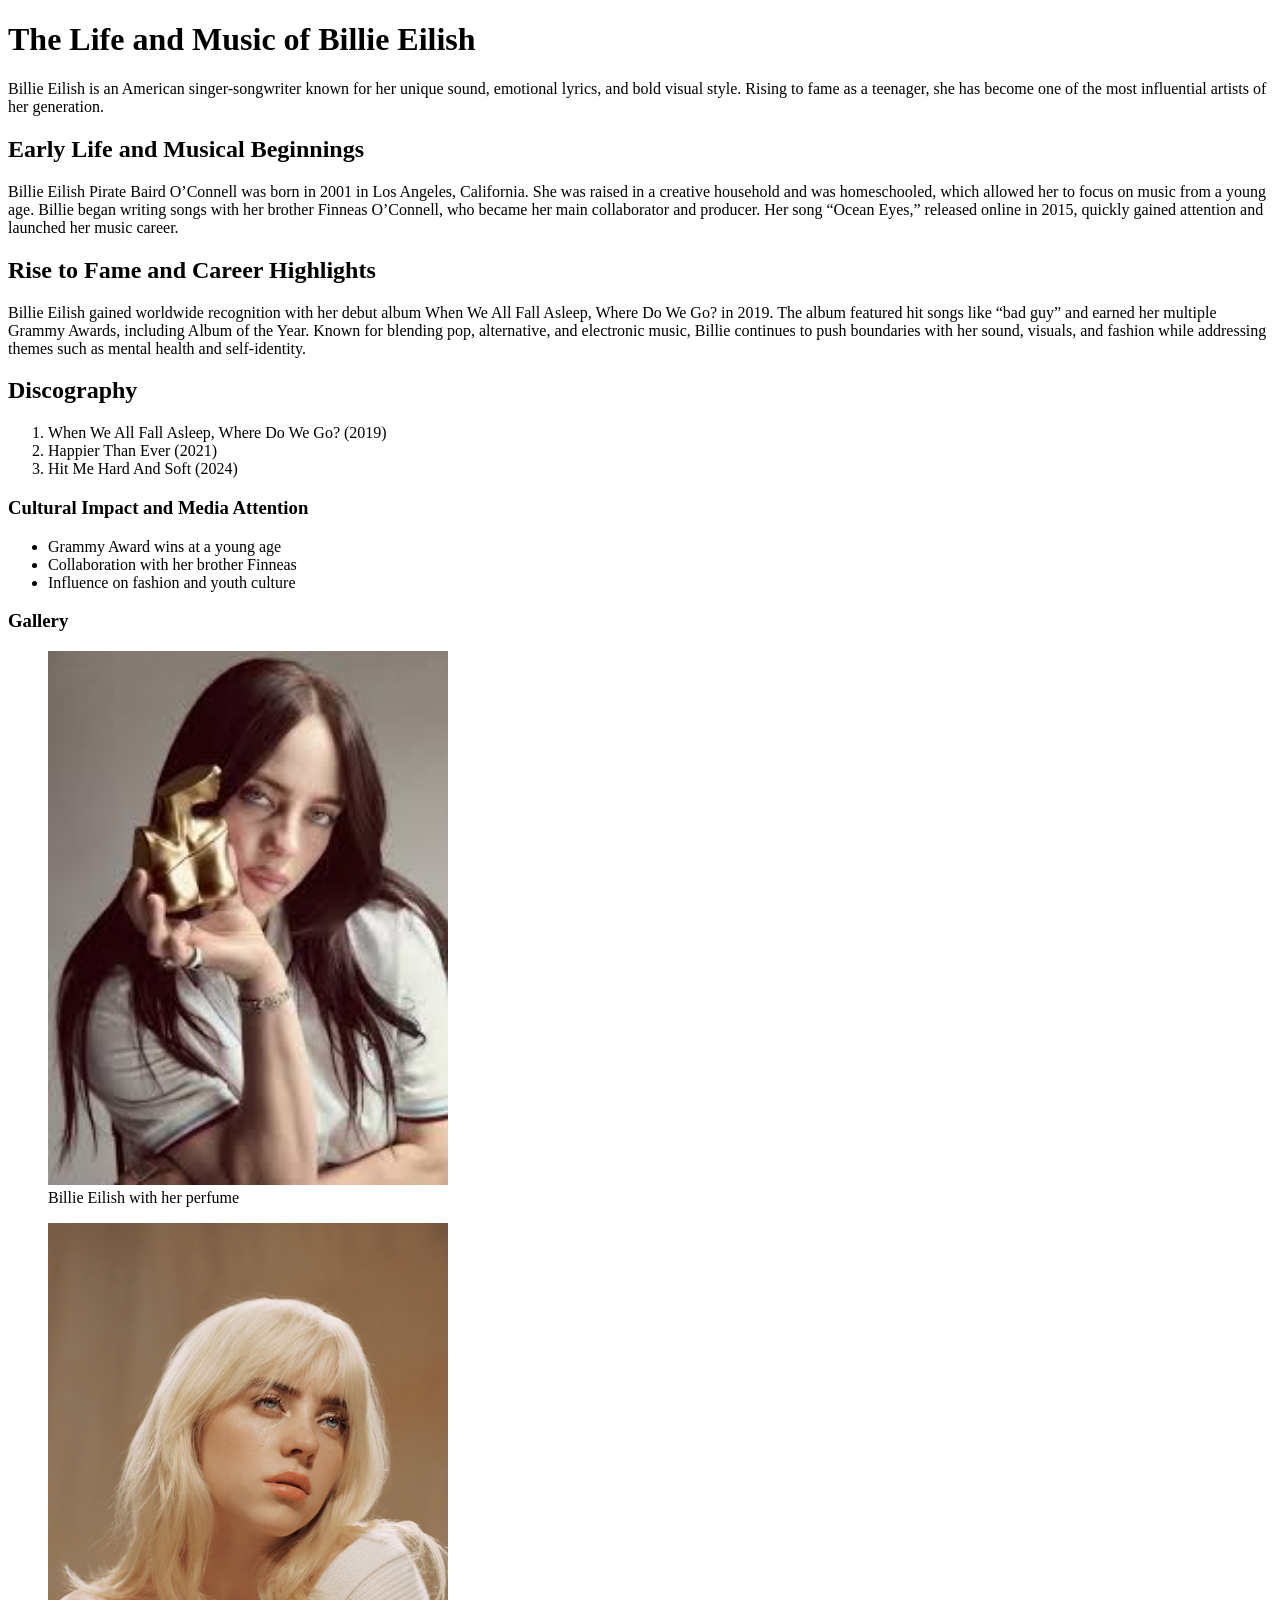
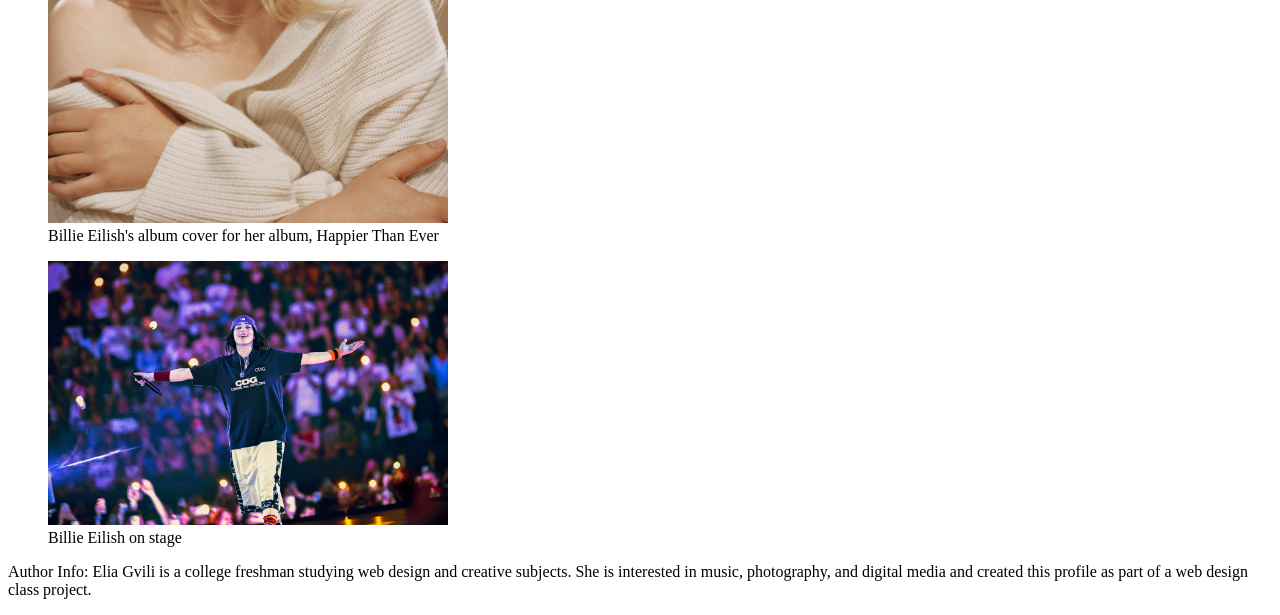
==== index.html @ 02609c01 "Publishing" ====
<!DOCTYPE html>
<html lang="en">
<head>
    <meta charset="UTF-8">
    <meta name="viewport" content="width=device-width, initial-scale=1.0">
    <meta name="author" content="Elia Gvili">
    <meta name="description" content="An informational webpage about singer-songwriter Billie Eilish, her career, music
style, and cultural impact.">
    <meta name="keyworkds" content="Billie Eilish, singer, songwriter, pop music, alternative pop, Grammy Awards, Happier
than Ever, Hit Me Hard And Soft">
    <title>All About Billie Eilish</title>
</head>
<body>
    <header>
        <h1>The Life and Music of Billie Eilish</h1>
        <p>Billie Eilish is an American singer-songwriter known for her unique sound, emotional
lyrics, and bold visual style. Rising to fame as a teenager, she has become one of the most
influential artists of her generation.</p>
    </header>
    <main>
        <!-- Section 1 -->
         <section>
            <h2>Early Life and Musical Beginnings</h2>
            <p>Billie Eilish Pirate Baird O’Connell was born in 2001 in Los Angeles, California. She was raised
in a creative household and was homeschooled, which allowed her to focus on music from a young
age. Billie began writing songs with her brother Finneas O’Connell, who became her main collaborator
and producer. Her song “Ocean Eyes,” released online in 2015, quickly gained attention and launched
her music career.</p>
         </section>
        <!-- Section 2 -->
          <section>
            <h2>Rise to Fame and Career Highlights</h2>
            <p>Billie Eilish gained worldwide recognition with her debut album When We All Fall Asleep, Where
Do We Go? in 2019. The album featured hit songs like “bad guy” and earned her multiple Grammy
Awards, including Album of the Year. Known for blending pop, alternative, and electronic music, Billie
continues to push boundaries with her sound, visuals, and fashion while addressing themes such as
mental health and self-identity.</p>
          </section>
        <!-- Section 3 -->
           <section>
            <h2>Discography</h2>
            <ol>
                <li>When We All Fall Asleep, Where Do We Go? (2019)</li>
                <li>Happier Than Ever (2021)</li>
                <li>Hit Me Hard And Soft (2024)</li>
            </ol>
           </section>
        <!-- Section 4 -->
           <section>
            <h3>Cultural Impact and Media Attention</h3>
            <ul>
                <li>Grammy Award wins at a young age</li>
                <li>Collaboration with her brother Finneas</li>
                <li>Influence on fashion and youth culture</li>
            </ul>
           </section>
        <!-- Section 5 -->
           <section>
            <h3>Gallery</h3>
            <figure>
                <img src="images/billie eilish 3.jpeg" alt="Billie Eilish with her perfume" width="400">
                <figcaption>Billie Eilish with her perfume</figcaption>
            </figure>
            <figure>
                <img src="images/Billie-Eilish-Happier-Than-Ever.webp" alt="Billie Eilish's album cover for her album, Happier Than Ever" width="400">
                <figcaption>Billie Eilish's album cover for her album, Happier Than Ever</figcaption>
            </figure>
            <figure>
                <img src="images/billieeilish1.webp" alt="Billie Eilish on stage" width="400">
                <figcaption>Billie Eilish on stage</figcaption>
            </figure>
           </section>
    </main>
</body>
    <footer>
    <p>Author Info: Elia Gvili is a college freshman studying web design and creative subjects. She is
interested in music, photography, and digital media and created this profile as part of a web design
class project.</p>
    </footer>
</html>
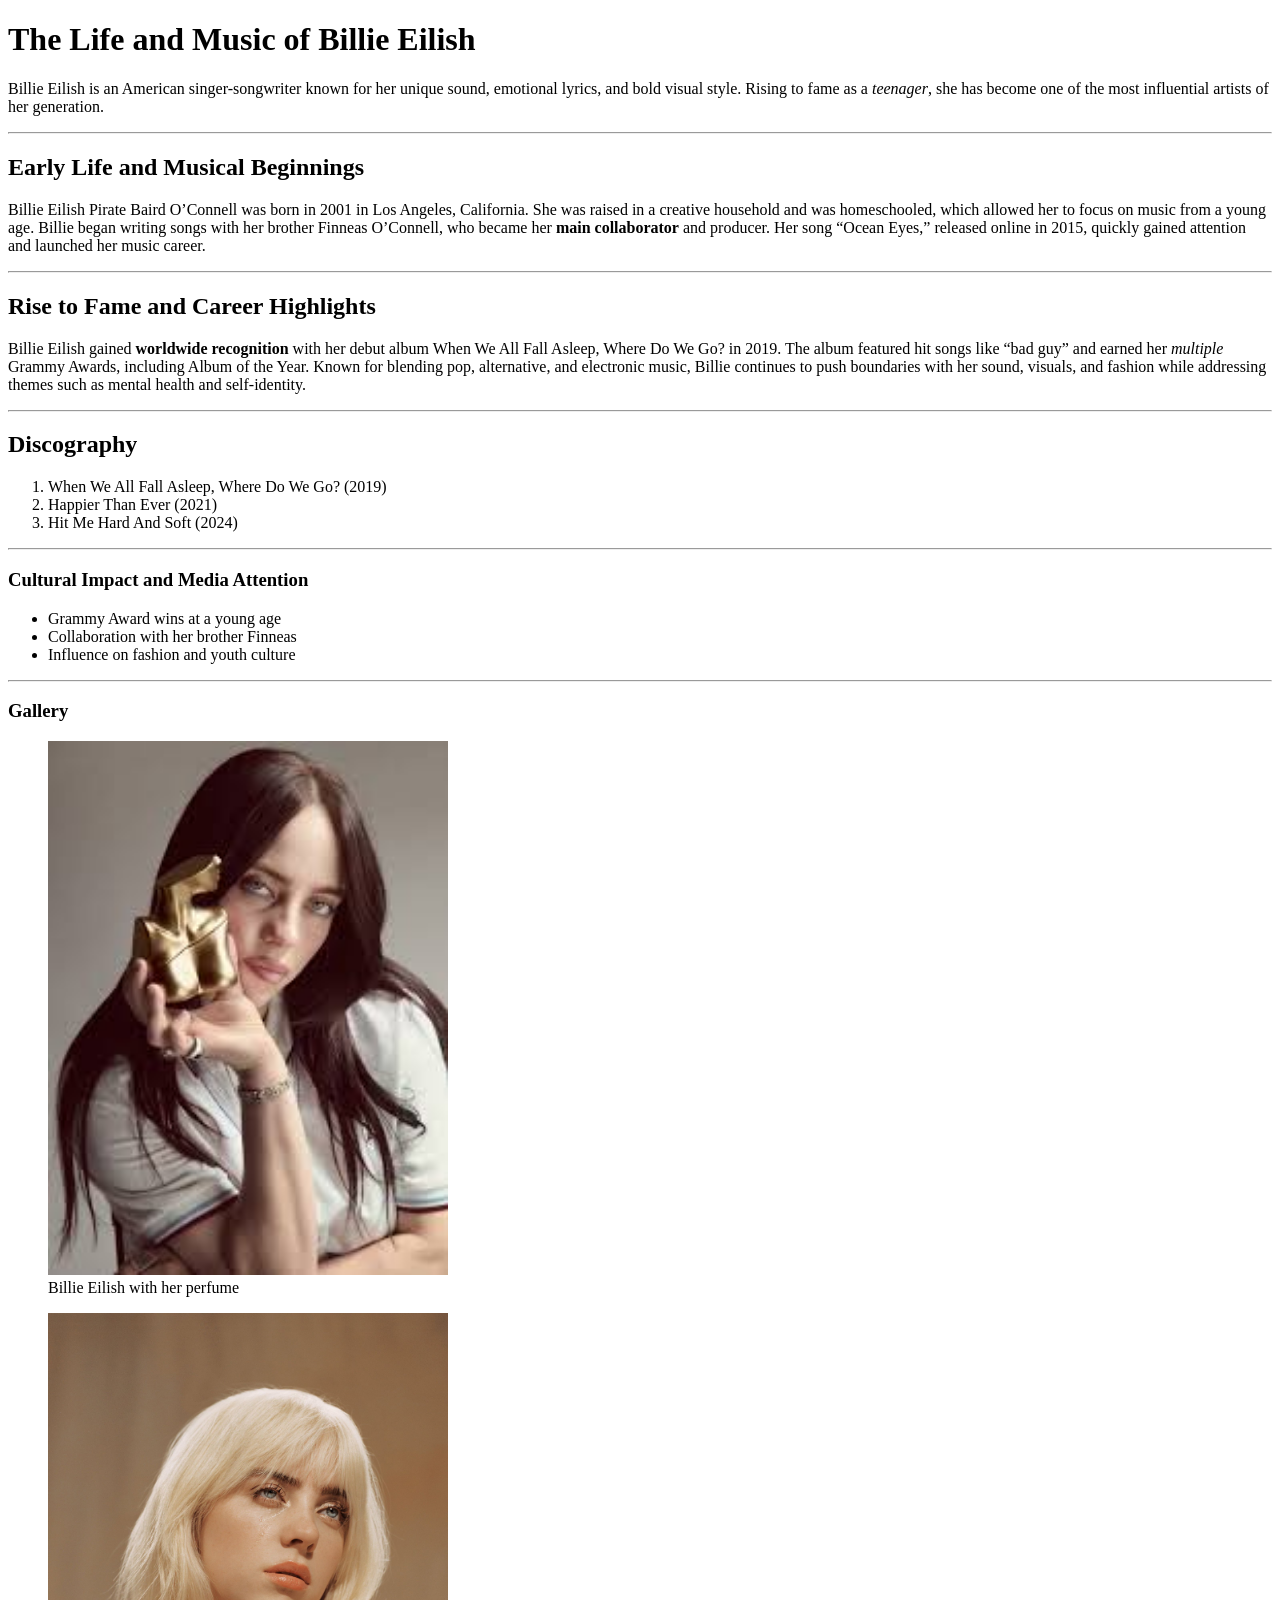
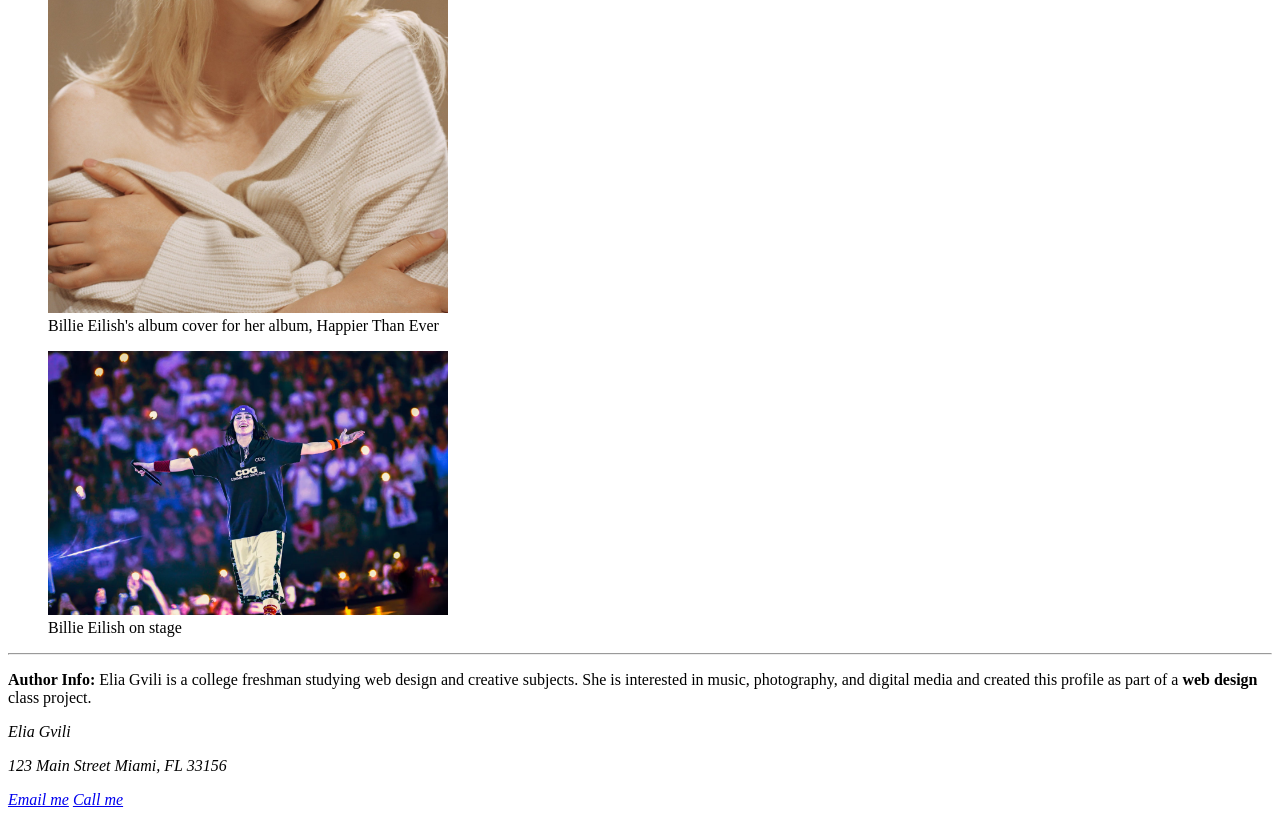
==== commit dee0129e: "Updated" ====
--- a/index.html
+++ b/index.html
@@ -14,28 +14,31 @@
     <header>
         <h1>The Life and Music of Billie Eilish</h1>
         <p>Billie Eilish is an American singer-songwriter known for her unique sound, emotional
-lyrics, and bold visual style. Rising to fame as a teenager, she has become one of the most
+lyrics, and bold visual style. Rising to fame as a <em>teenager</em>, she has become one of the most
 influential artists of her generation.</p>
     </header>
     <main>
+        <hr>
         <!-- Section 1 -->
          <section>
             <h2>Early Life and Musical Beginnings</h2>
             <p>Billie Eilish Pirate Baird O’Connell was born in 2001 in Los Angeles, California. She was raised
 in a creative household and was homeschooled, which allowed her to focus on music from a young
-age. Billie began writing songs with her brother Finneas O’Connell, who became her main collaborator
+age. Billie began writing songs with her brother Finneas O’Connell, who became her <strong>main collaborator</strong> 
 and producer. Her song “Ocean Eyes,” released online in 2015, quickly gained attention and launched
 her music career.</p>
          </section>
+         <hr/>
         <!-- Section 2 -->
           <section>
             <h2>Rise to Fame and Career Highlights</h2>
-            <p>Billie Eilish gained worldwide recognition with her debut album When We All Fall Asleep, Where
-Do We Go? in 2019. The album featured hit songs like “bad guy” and earned her multiple Grammy
+            <p>Billie Eilish gained <strong>worldwide recognition</strong> with her debut album When We All Fall Asleep, Where
+Do We Go? in 2019. The album featured hit songs like “bad guy” and earned her <em>multiple</em> Grammy
 Awards, including Album of the Year. Known for blending pop, alternative, and electronic music, Billie
 continues to push boundaries with her sound, visuals, and fashion while addressing themes such as
 mental health and self-identity.</p>
           </section>
+              <hr>
         <!-- Section 3 -->
            <section>
             <h2>Discography</h2>
@@ -45,8 +48,9 @@
                 <li>Hit Me Hard And Soft (2024)</li>
             </ol>
            </section>
+           <hr/>
         <!-- Section 4 -->
-           <section>
+        <section>
             <h3>Cultural Impact and Media Attention</h3>
             <ul>
                 <li>Grammy Award wins at a young age</li>
@@ -54,6 +58,7 @@
                 <li>Influence on fashion and youth culture</li>
             </ul>
            </section>
+           <hr/>
         <!-- Section 5 -->
            <section>
             <h3>Gallery</h3>
@@ -70,11 +75,21 @@
                 <figcaption>Billie Eilish on stage</figcaption>
             </figure>
            </section>
-    </main>
-</body>
-    <footer>
-    <p>Author Info: Elia Gvili is a college freshman studying web design and creative subjects. She is
-interested in music, photography, and digital media and created this profile as part of a web design
+        </main>
+        <footer>
+            <hr/>
+            <p><strong>Author Info:</strong> Elia Gvili is a college freshman studying web design and creative subjects. She is
+interested in music, photography, and digital media and created this profile as part of a <b> web design </b>
 class project.</p>
-    </footer>
+            <address>
+                <p>Elia Gvili</p>
+                <p>
+                    123 Main Street
+                    Miami, FL 33156
+                </p>
+                <a href="mailto:exg2409@miami.edu">Email me</a>
+                <a href="tel:6504319484">Call me</a>
+            </address>
+        </footer>
+    </body>
 </html>
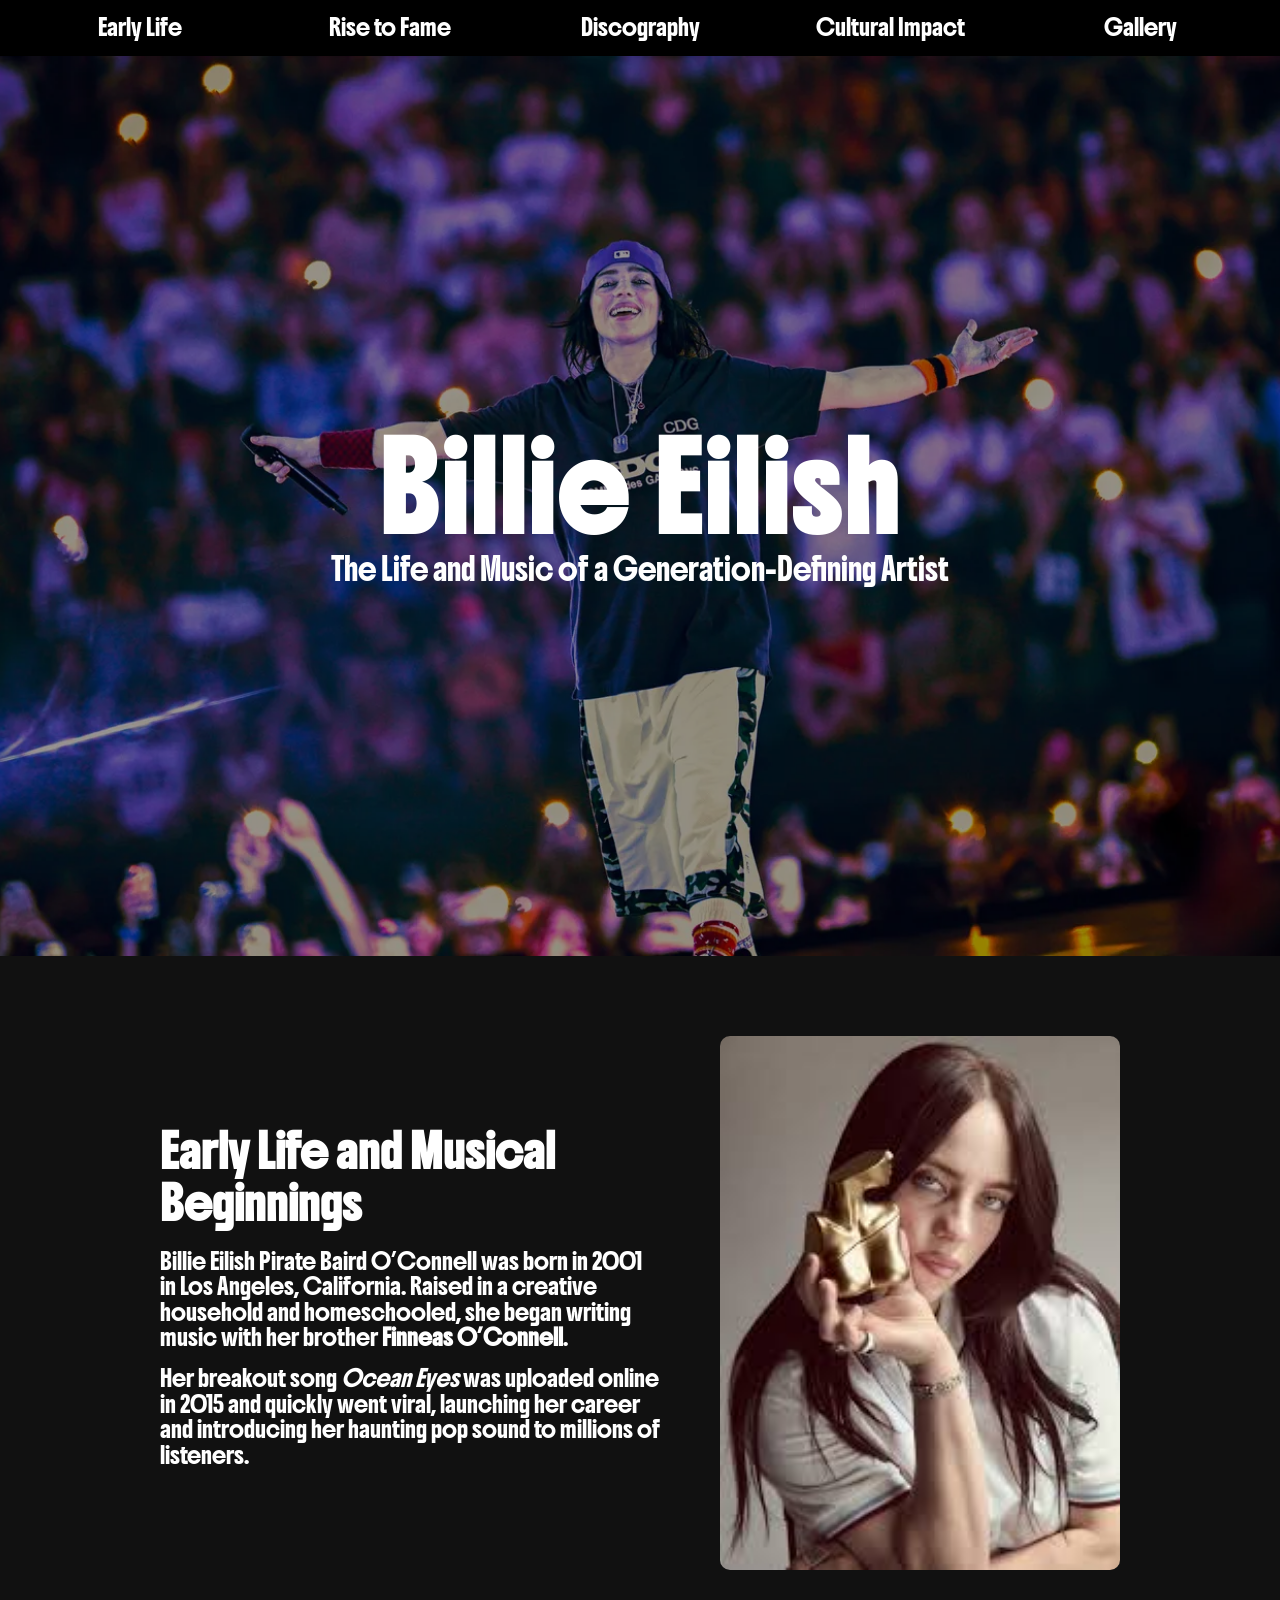
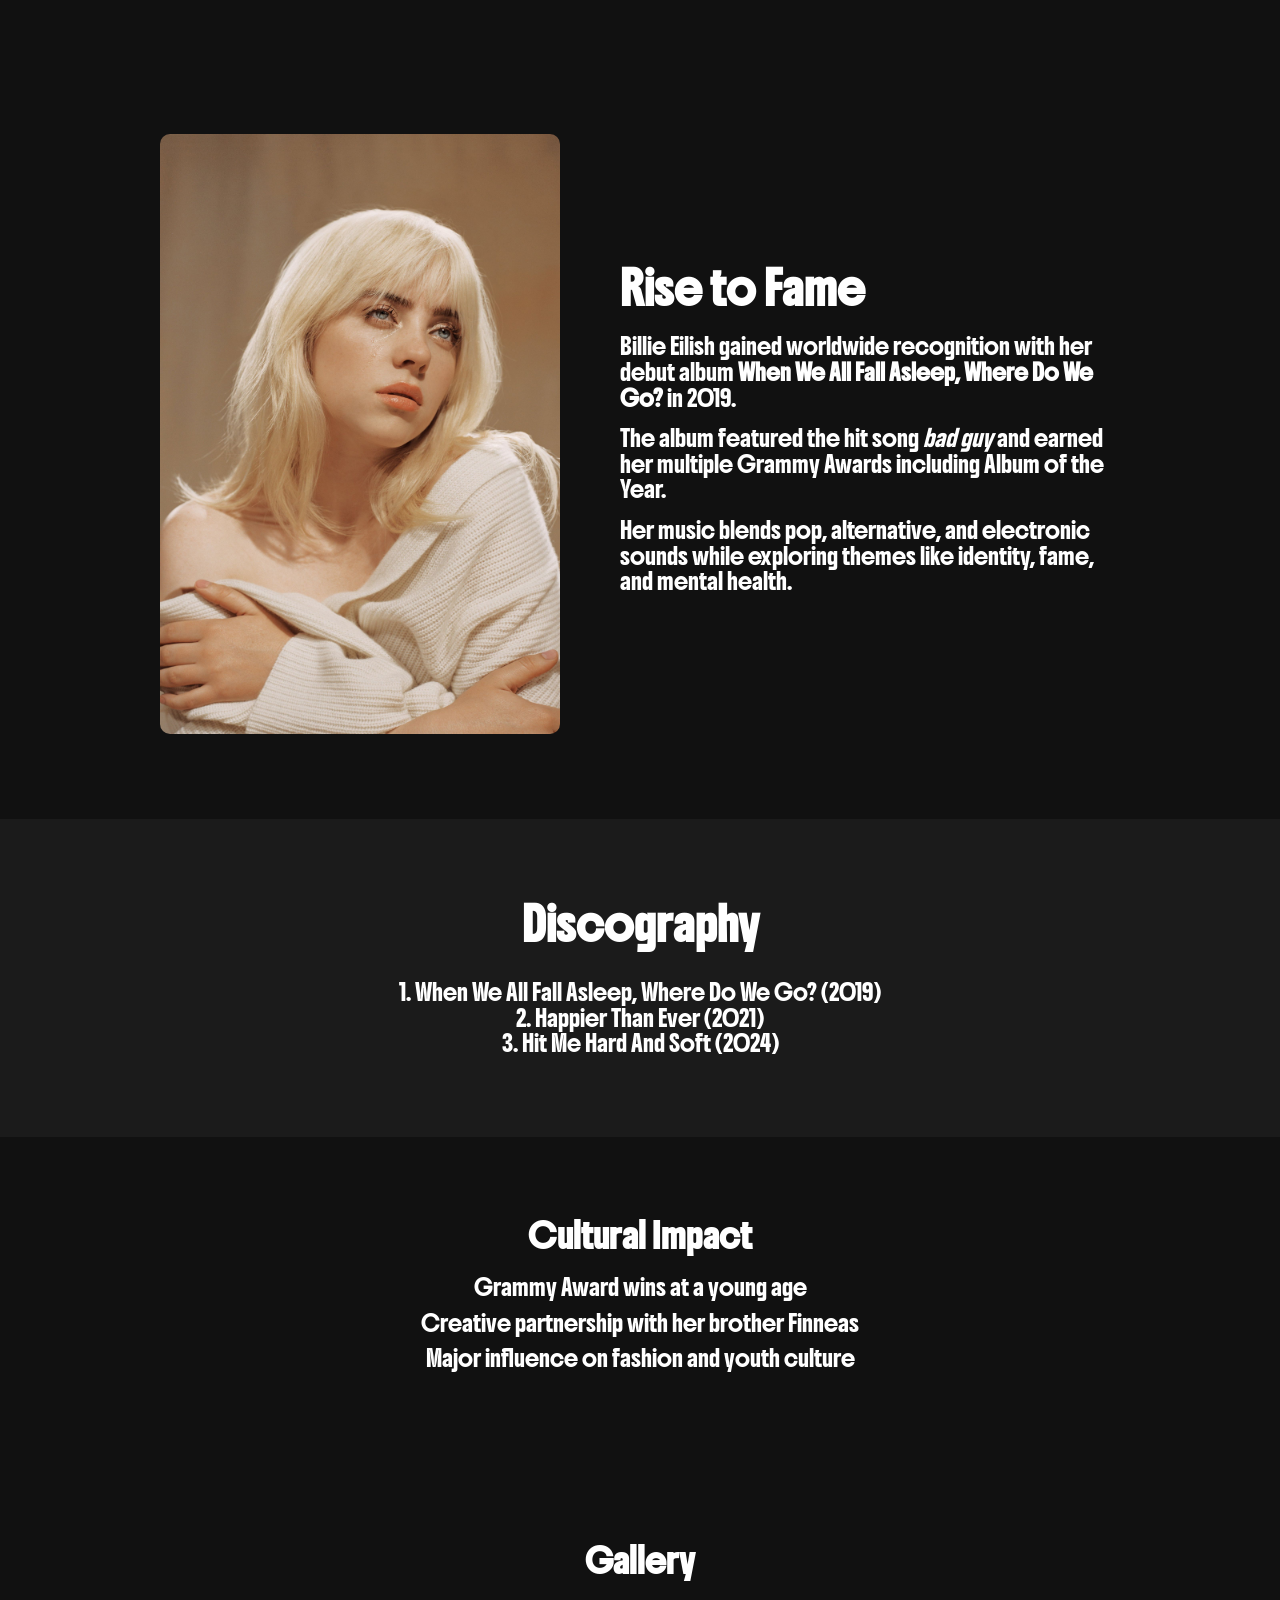
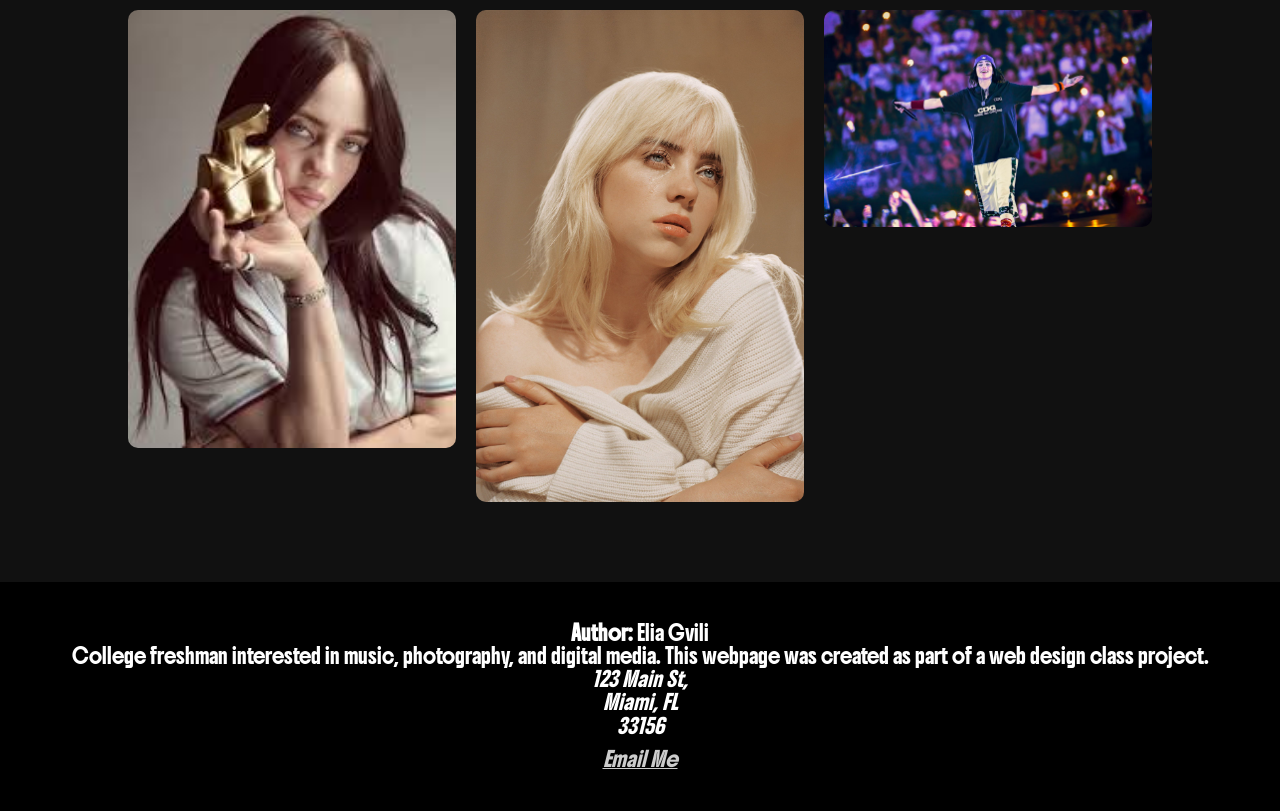
==== commit 43a1a28e: "Assignment2" ====
--- a/index.html
+++ b/index.html
@@ -1,95 +1,112 @@
 <!DOCTYPE html>
 <html lang="en">
-<head>
-    <meta charset="UTF-8">
-    <meta name="viewport" content="width=device-width, initial-scale=1.0">
-    <meta name="author" content="Elia Gvili">
-    <meta name="description" content="An informational webpage about singer-songwriter Billie Eilish, her career, music
-style, and cultural impact.">
-    <meta name="keyworkds" content="Billie Eilish, singer, songwriter, pop music, alternative pop, Grammy Awards, Happier
-than Ever, Hit Me Hard And Soft">
-    <title>All About Billie Eilish</title>
-</head>
+    <head>
+        <meta charset="UTF-8">
+        <meta name="viewport" content="width=device-width, initial-scale=1.0">
+        <meta name="author" content="Elia Gvili">
+        <meta name="description" content="An informational webpage about singer-songwriter Billie Eilish, her career, music style, and cultural impact.">
+        <meta name="keywords" content="Billie Eilish, singer, songwriter, pop music, Grammy Awards, Happier Than Ever, Hit Me Hard And Soft">
+        <link rel="preconnect" href="https://fonts.googleapis.com">
+<link rel="preconnect" href="https://fonts.gstatic.com" crossorigin>
+<link href="https://fonts.googleapis.com/css2?family=Boldonse&display=swap" rel="stylesheet">
+        <title>Billie Eilish Profile</title>
+        <link rel="stylesheet" href="CSS/styles.css">
+    </head>
 <body>
-    <header>
-        <h1>The Life and Music of Billie Eilish</h1>
-        <p>Billie Eilish is an American singer-songwriter known for her unique sound, emotional
-lyrics, and bold visual style. Rising to fame as a <em>teenager</em>, she has become one of the most
-influential artists of her generation.</p>
-    </header>
-    <main>
-        <hr>
-        <!-- Section 1 -->
-         <section>
-            <h2>Early Life and Musical Beginnings</h2>
-            <p>Billie Eilish Pirate Baird O’Connell was born in 2001 in Los Angeles, California. She was raised
-in a creative household and was homeschooled, which allowed her to focus on music from a young
-age. Billie began writing songs with her brother Finneas O’Connell, who became her <strong>main collaborator</strong> 
-and producer. Her song “Ocean Eyes,” released online in 2015, quickly gained attention and launched
-her music career.</p>
-         </section>
-         <hr/>
-        <!-- Section 2 -->
-          <section>
-            <h2>Rise to Fame and Career Highlights</h2>
-            <p>Billie Eilish gained <strong>worldwide recognition</strong> with her debut album When We All Fall Asleep, Where
-Do We Go? in 2019. The album featured hit songs like “bad guy” and earned her <em>multiple</em> Grammy
-Awards, including Album of the Year. Known for blending pop, alternative, and electronic music, Billie
-continues to push boundaries with her sound, visuals, and fashion while addressing themes such as
-mental health and self-identity.</p>
-          </section>
-              <hr>
-        <!-- Section 3 -->
-           <section>
-            <h2>Discography</h2>
-            <ol>
-                <li>When We All Fall Asleep, Where Do We Go? (2019)</li>
-                <li>Happier Than Ever (2021)</li>
-                <li>Hit Me Hard And Soft (2024)</li>
-            </ol>
-           </section>
-           <hr/>
-        <!-- Section 4 -->
-        <section>
-            <h3>Cultural Impact and Media Attention</h3>
-            <ul>
-                <li>Grammy Award wins at a young age</li>
-                <li>Collaboration with her brother Finneas</li>
-                <li>Influence on fashion and youth culture</li>
-            </ul>
-           </section>
-           <hr/>
-        <!-- Section 5 -->
-           <section>
-            <h3>Gallery</h3>
-            <figure>
-                <img src="images/billie eilish 3.jpeg" alt="Billie Eilish with her perfume" width="400">
-                <figcaption>Billie Eilish with her perfume</figcaption>
-            </figure>
-            <figure>
-                <img src="images/Billie-Eilish-Happier-Than-Ever.webp" alt="Billie Eilish's album cover for her album, Happier Than Ever" width="400">
-                <figcaption>Billie Eilish's album cover for her album, Happier Than Ever</figcaption>
-            </figure>
-            <figure>
-                <img src="images/billieeilish1.webp" alt="Billie Eilish on stage" width="400">
-                <figcaption>Billie Eilish on stage</figcaption>
-            </figure>
-           </section>
-        </main>
-        <footer>
-            <hr/>
-            <p><strong>Author Info:</strong> Elia Gvili is a college freshman studying web design and creative subjects. She is
-interested in music, photography, and digital media and created this profile as part of a <b> web design </b>
-class project.</p>
-            <address>
-                <p>Elia Gvili</p>
-                <p>
-                    123 Main Street
-                    Miami, FL 33156
-                </p>
-                <a href="mailto:exg2409@miami.edu">Email me</a>
-                <a href="tel:6504319484">Call me</a>
-            </address>
-        </footer>
-    </body>
+    <nav>
+        <ul class="nav-grid">
+        <li><a href="#early">Early Life</a></li>
+        <li><a href="#fame">Rise to Fame</a></li>
+        <li><a href="#discography">Discography</a></li>
+        <li><a href="#impact">Cultural Impact</a></li>
+        <li><a href="#gallery">Gallery</a></li>
+    </ul>
+    </nav>
+<header class="hero">
+    <img src="images/billieeilish1.webp" alt="Billie Eilish portrait" class="hero-img">
+    <div class="hero-text">
+        <h1>Billie Eilish</h1>
+        <p>The Life and Music of a Generation-Defining Artist</p>
+    </div> 
+</header>
+<!-- MAIN AREA -->
+<main>
+<section id="early" class="two-column">
+<div class="text">
+    <h2>Early Life and Musical Beginnings</h2>
+    <p>
+Billie Eilish Pirate Baird O’Connell was born in 2001 in Los Angeles,
+California. Raised in a creative household and homeschooled,
+she began writing music with her brother <strong>Finneas O’Connell</strong>.
+    </p>
+    <p>
+Her breakout song <em>Ocean Eyes</em> was uploaded online in 2015 and quickly went
+viral, launching her career and introducing her haunting pop sound to
+millions of listeners.
+    </p>
+</div>
+<div class="image">
+<img src="images/billieeilish3.jpeg" alt="Billie Eilish with her perfume">
+</div>
+</section>
+<section id="fame" class="two-column">
+<div class="image">
+<img src="images/Billie-Eilish-Happier-Than-Ever.webp" alt="Happier Than Ever album cover">
+</div>
+<div class="text">
+    <h2>Rise to Fame</h2>
+        <p>
+Billie Eilish gained worldwide recognition with her debut album
+<strong>When We All Fall Asleep, Where Do We Go?</strong> in 2019.
+        </p>
+        <p>
+The album featured the hit song <em>bad guy</em> and earned her
+multiple Grammy Awards including Album of the Year.
+        </p>
+        <p>
+Her music blends pop, alternative, and electronic sounds while
+exploring themes like identity, fame, and mental health.
+        </p>
+</div>
+</section>
+<section id="discography" class="discography">
+    <h2>Discography</h2>
+        <ol>
+            <li>When We All Fall Asleep, Where Do We Go? (2019)</li>
+            <li>Happier Than Ever (2021)</li>
+            <li>Hit Me Hard And Soft (2024)</li>
+        </ol>
+</section>
+<section id="impact" class="impact">
+    <h2>Cultural Impact</h2>
+        <ul>
+            <li>Grammy Award wins at a young age</li>
+            <li>Creative partnership with her brother Finneas</li>
+            <li>Major influence on fashion and youth culture</li>
+        </ul>
+</section>
+<!-- GALLERY -->
+<section id="gallery" class="gallery">
+    <h2>Gallery</h2>
+<div class="gallery-grid">
+<img src="images/billieeilish3.jpeg" alt="Billie Eilish perfume">
+<img src="images/Billie-Eilish-Happier-Than-Ever.webp" alt="Happier Than Ever album">
+<img src="images/billieeilish1.webp" alt="Billie Eilish performing">
+</div>
+</section>
+</main>
+<footer>
+    <p><strong>Author:</strong> Elia Gvili</p>
+    <p>
+College freshman interested in music, photography, and digital media.
+This webpage was created as part of a web design class project.
+    </p>
+<address>
+    <p>123 Main St,</p>
+    <p>Miami, FL</p>
+    <p>33156</p>
+<a href="mailto:exg2409@miami.edu">Email Me</a>
+</address>
+</footer>
+</body>
 </html>
--- a/CSS/styles.css
+++ b/CSS/styles.css
@@ -0,0 +1,141 @@
+*{
+margin:0;
+padding:0;
+box-sizing:border-box;
+}
+.boldonse-regular {
+  font-family: "Boldonse", system-ui;
+  font-weight: 400;
+  font-style: normal;
+}
+body{
+font-family: "Boldonse", system-ui;
+line-height:1.6;
+background:#111;
+color:white;
+}
+/* NAVIGATION */
+nav{
+background:#000;
+position:sticky;
+top:0;
+z-index:10;
+}
+.nav-grid{
+display:grid;
+grid-template-columns:repeat(5,1fr);
+list-style:none;
+text-align:center;
+padding:15px;
+}
+nav a{
+color:white;
+text-decoration:none;
+font-weight:500;
+}
+nav a:hover{
+color:#00ffd0;
+}
+/* HERO IMAGE */
+.hero{
+position:relative;
+height:100vh;
+overflow:hidden;
+}
+.hero-img{
+width:100%;
+height:100%;
+object-fit:cover;
+/* NEW CSS PROPERTY */
+filter:brightness(60%);
+}
+.hero-text{
+position:absolute;
+top:50%;
+left:50%;
+transform:translate(-50%,-50%);
+text-align:center;
+}
+.hero-text h1{
+font-size:5rem;
+letter-spacing:3px;
+}
+.hero-text p{
+font-size:1.3rem;
+}
+/* TWO COLUMN SECTIONS */
+.two-column{
+display:flex;
+align-items:center;
+justify-content:center;
+padding:80px 10%;
+gap:60px;
+}
+.two-column img{
+width:400px;
+border-radius:10px;
+}
+.text{
+max-width:500px;
+}
+.text h2{
+margin-bottom:20px;
+font-size:2rem;
+}
+.text p{
+margin-bottom:15px;
+}
+/* DISCOGRAPHY */
+.discography{
+text-align:center;
+padding:80px 20px;
+background:#1b1b1b;
+}
+.discography h2{
+margin-bottom:30px;
+font-size:2rem;
+}
+.discography ol{
+list-style-position:inside;
+}
+/* IMPACT */
+.impact{
+padding:80px 20%;
+text-align:center;
+}
+.impact h2{
+margin-bottom:20px;
+}
+.impact ul{
+list-style:none;
+}
+.impact li{
+margin:10px 0;
+}
+/* GALLERY */
+.gallery{
+padding:80px 10%;
+text-align:center;
+}
+.gallery-grid{
+display:grid;
+grid-template-columns:repeat(3,1fr);
+gap:20px;
+margin-top:30px;
+}
+.gallery-grid img{
+width:100%;
+border-radius:10px;
+}
+/* FOOTER */
+footer{
+background:#000;
+text-align:center;
+padding:40px;
+font-size:0.9rem;
+}
+footer a{
+color:#ccc;
+display:block;
+margin-top:10px;
+}
